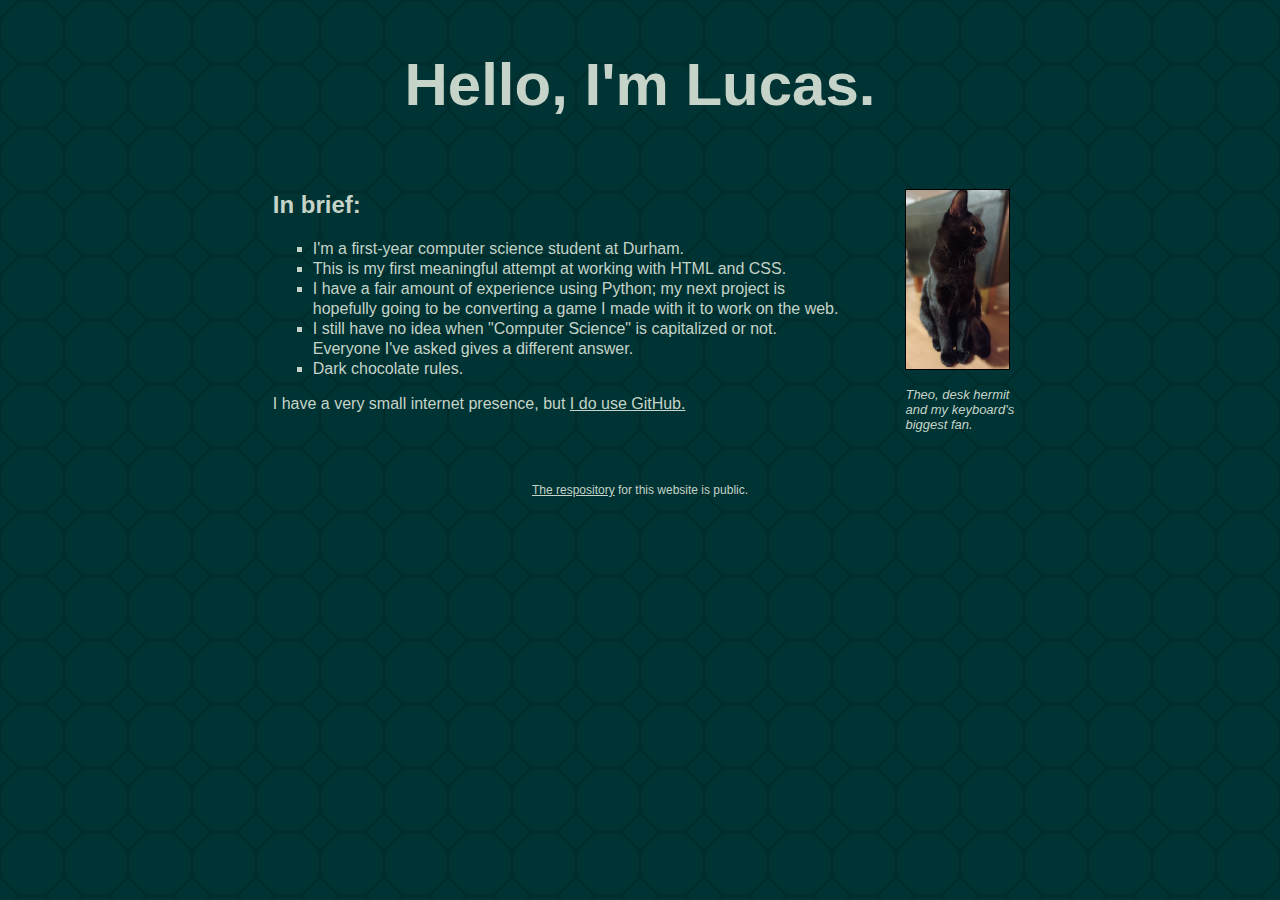
==== index.html @ 58010bc1 "add initial files" ====
<!DOCTYPE html>
<html>
    <head>
        <link rel="stylesheet" type="text/css" href="main-styles.css"/>
        <title>About me</title>
    </head>
    <body>
        <div id="title">
            <h1>Hello, I'm Lucas.</h1>
        </div>
        <div id="first-para">
            <div id="intro">
                <h2>In brief:</h2>
                <ul>
                    <li>I'm a first-year computer science student at Durham.</li>
                    <li>This is my first meaningful attempt at working with HTML and CSS.</li>
                    <li>I have a fair amount of experience using Python; my next project is hopefully going to be converting a game I made with it to work on the web.</li>
                    <li>I still have no idea when "Computer Science" is capitalized or not. Everyone I've asked gives a different answer.</li>
                    <li>Dark chocolate rules.</li>
                </ul>
                <p>I have a very small internet presence, but <a href="https://github.com/vrpst"> I do use GitHub.</a> 
            </div>
            <div id="theo">
                <img src="theo.jpg" id="theo-img">
                <p id="theo-caption">Theo, desk hermit and my keyboard's biggest fan.</p>
            </div>
        </div>
        <div id="repo">
            <p><a href="https://github.com/vrpst/git-website">The respository</a>  for this website is public.</p>
        </div>
    </body>
</html>
---- main-styles.css ----
html{
    font-family: 'Trebuchet MS', 'Lucida Sans Unicode', 'Lucida Grande', 'Lucida Sans', 'Arial', 'sans-serif';
    background-color: #003333; /*#6f9076;*/
    font-size: 10;
    color: #c5d3c8;
    background-image: url(octo.png);
    background-size: 5%;
    background-position: top left;
    background-repeat: repeat;
}


h1{
    font-size: 60px;
    padding-top: 10px;
}

h2{
    font-size: 24px;
}

li{
    line-height: 20px;
    list-style-type: square;
}


a{
    color: #c5d3c8
}


#title{
    margin-left: auto;
    margin-right: auto;
    text-align: center;
}

#first-para{  /* make text and image next to each other */
    margin-left: auto;
    margin-right: auto;
    width: 60%;
    float: top
}

#intro{
    float: left;
    padding: 12px;
    width: 75%;
}

#theo{
    float: right;
    margin-left: 10px;
    position: relative;
    top: 30px;
    width: 15%
}

#theo-img{
    float: top;
    width: 90%;
    border: 1px solid #000000;

}

#theo-caption{
    font-size: 13px;
    font-style: italic;
    clear: both;
    float: top
}

#repo{
    float: bottom;
    margin-left: auto;
    margin-right: auto;
    padding-top: 30px;
    font-size: 12px;
    text-align: center;
    clear: both;
}
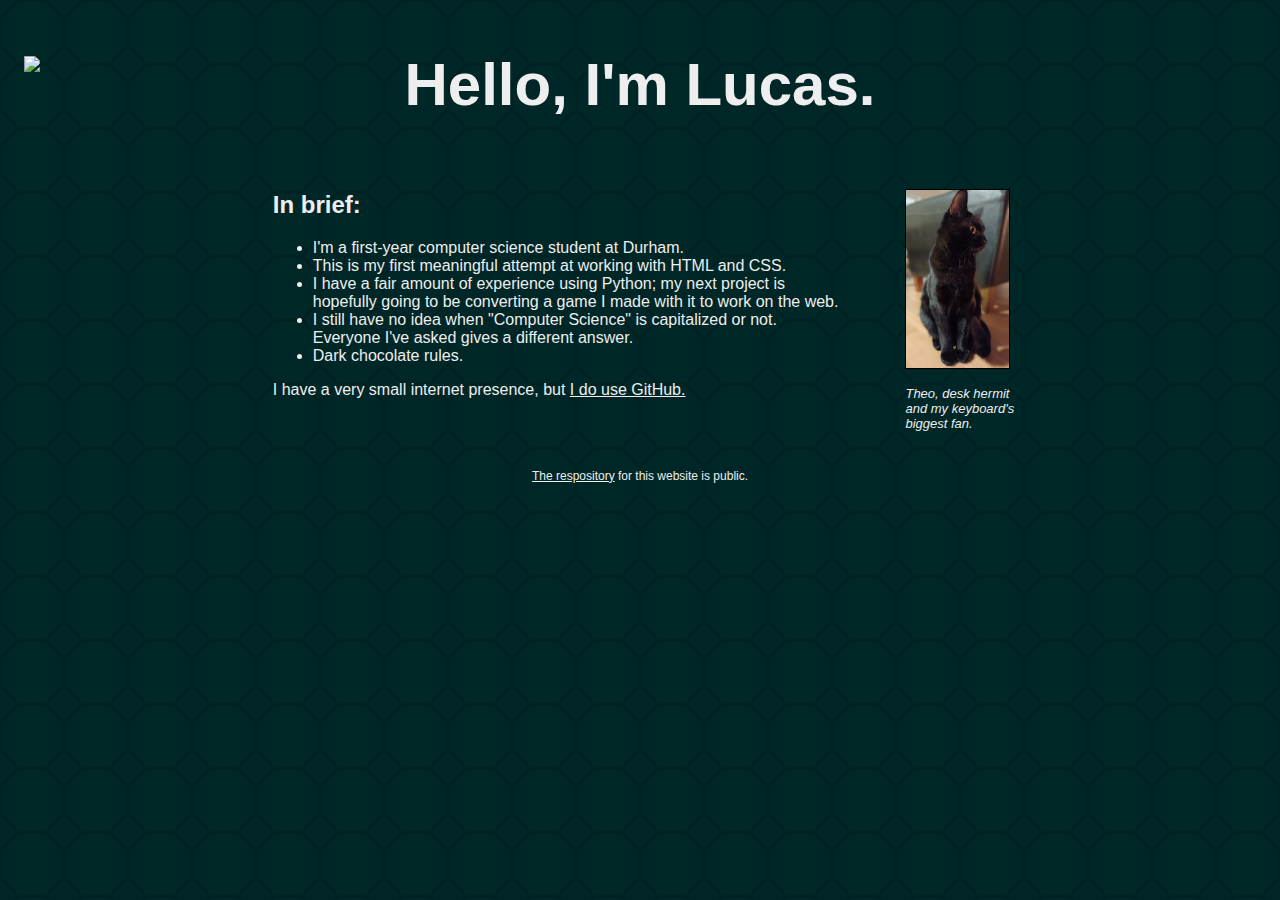
==== commit 18d00415: "prelim sidebar and projects page" ====
--- a/index.html
+++ b/index.html
@@ -5,10 +5,23 @@
         <title>About me</title>
     </head>
     <body>
-        <div id="title">
+        <div class="sidebar">
+            <div id="sidebar-btn">
+                <img src="https://upload.wikimedia.org/wikipedia/commons/b/b2/Hamburger_icon.svg">
+            </div>
+            <div class="sidebar-list">
+                <ul class="sidebar-list-items">
+                    <li><p>About<p></li>
+                    <li><p><a href="projects.html">Projects</a></p></li>
+                    <li><p>Plaza</p></li>
+                    <li><p>Flink</p></li>
+                </ul>
+            </div>
+        </div>
+        <div class="pagetitle">
             <h1>Hello, I'm Lucas.</h1>
         </div>
-        <div id="first-para">
+        <div class="centretext">
             <div id="intro">
                 <h2>In brief:</h2>
                 <ul>
@@ -18,7 +31,7 @@
                     <li>I still have no idea when "Computer Science" is capitalized or not. Everyone I've asked gives a different answer.</li>
                     <li>Dark chocolate rules.</li>
                 </ul>
-                <p>I have a very small internet presence, but <a href="https://github.com/vrpst"> I do use GitHub.</a> 
+                <p>I have a very small internet presence, but <a href="https://github.com/vrpst"> I do use GitHub.</a>
             </div>
             <div id="theo">
                 <img src="theo.jpg" id="theo-img">
--- a/main-styles.css
+++ b/main-styles.css
@@ -1,8 +1,8 @@
 html{
     font-family: 'Trebuchet MS', 'Lucida Sans Unicode', 'Lucida Grande', 'Lucida Sans', 'Arial', 'sans-serif';
-    background-color: #003333; /*#6f9076;*/
+    background-color: #002727; /*#6f9076;*/
     font-size: 10;
-    color: #c5d3c8;
+    color: #EEEEEE;
     background-image: url(octo.png);
     background-size: 5%;
     background-position: top left;
@@ -12,35 +12,100 @@
 
 h1{
     font-size: 60px;
+    margin-top: 40px;
+    margin-bottom: 10px;
     padding-top: 10px;
+    padding-bottom: 10px;
 }
 
 h2{
     font-size: 24px;
 }
 
-li{
-    line-height: 20px;
-    list-style-type: square;
+a{
+    color: #EEEEEE
+}
+
+.sidebar{
+    position: fixed;
+    margin: 0;
+    padding: 1rem;
+    background-color: rgba(0, 11, 11, 0);
+    transition: all 0.5s ease;
+    width: 0%;
+    height: 50%;
+}
+
+.sidebar:hover{
+    width: 10%;
+    background-color: rgba(0, 22, 22, 0.7);
+    transition: all 0.5s ease;
+}
+
+.sidebar-list{
+    margin-left: auto;
+    margin-right: auto;
+    text-align: center;
+    overflow: hidden;
+    display: none;
 }
 
 
-a{
-    color: #c5d3c8
+.sidebar:hover .sidebar-list{
+    display: block;
 }
 
+.sidebar-list-items{
+    list-style-type: none;
+    line-height: 30px;
+    padding-left: 0;
+}
 
-#title{
+.pagetitle{
     margin-left: auto;
     margin-right: auto;
+    margin-bottom: 30px;
     text-align: center;
+    width: 40%;
 }
 
-#first-para{  /* make text and image next to each other */
+.centretext{  /* make text and image next to each other */
     margin-left: auto;
     margin-right: auto;
     width: 60%;
     float: top
+}
+
+.projectbox-left{
+    border-style: solid;
+    border-width: 1px;
+    padding: 20px;
+    width: 40%;
+    border-radius: 10px;
+    margin-right: 10px;
+    margin-bottom: 20px;
+    backdrop-filter: blur(5px);
+}
+
+.projectbox-right{
+    border-style: solid;
+    border-width: 1px;
+    padding: 20px;
+    width: 40%;
+    border-radius: 10px;
+    margin-left: 10px;
+    margin-bottom: 20px;
+    backdrop-filter: blur(5px);
+}
+
+#projectboxgrid{
+    padding: 0;
+    width: 70%;
+    margin-inline: auto;
+    display: flex;
+    flex-direction: row;
+    justify-content: center;
+    flex-wrap: wrap ;
 }
 
 #intro{
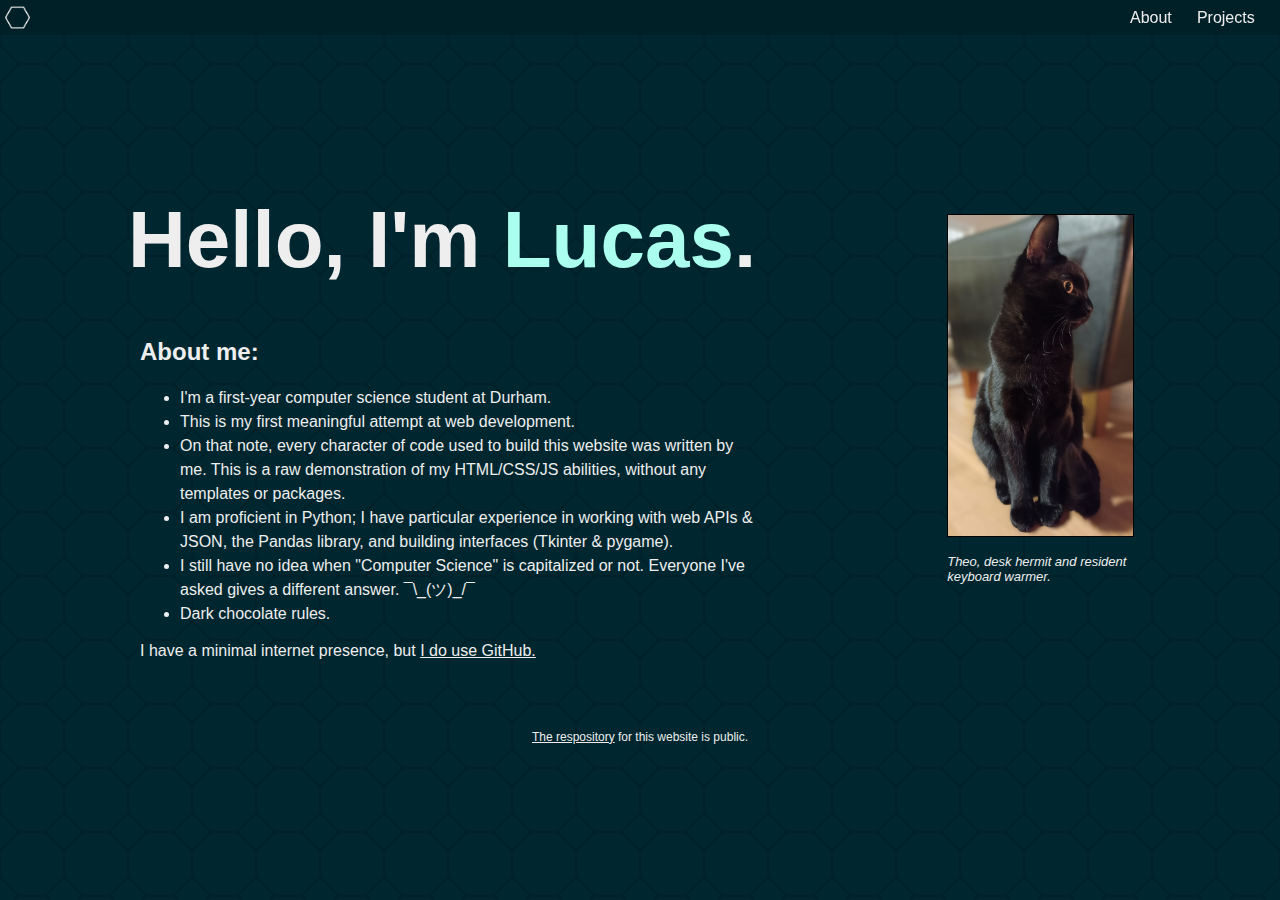
==== commit 23c7b14e: "major upgrades (nav, restyle, etc.)" ====
--- a/index.html
+++ b/index.html
@@ -2,40 +2,37 @@
 <html>
     <head>
         <link rel="stylesheet" type="text/css" href="main-styles.css"/>
-        <title>About me</title>
+        <title>vrpst | About</title>
     </head>
     <body>
-        <div class="sidebar">
-            <div id="sidebar-btn">
-                <img src="https://upload.wikimedia.org/wikipedia/commons/b/b2/Hamburger_icon.svg">
-            </div>
-            <div class="sidebar-list">
-                <ul class="sidebar-list-items">
-                    <li><p>About<p></li>
-                    <li><p><a href="projects.html">Projects</a></p></li>
-                    <li><p>Plaza</p></li>
-                    <li><p>Flink</p></li>
-                </ul>
+        <div class="navbar-container">
+            <div class="navbar">
+                <div class="navbaritem">
+                    <a href="index.html" class="navbarlink">About</a>
+                </div>
+                <div class="navbaritem">
+                    <a href="projects.html" class="navbarlink">Projects</a>
+                </div>
             </div>
         </div>
-        <div class="pagetitle">
-            <h1>Hello, I'm Lucas.</h1>
-        </div>
+        <img src="hex.png" class="navbar-icon">
         <div class="centretext">
+            <div id="theo">
+                <img src="theo.jpg" id="theo-img">
+                <p id="theo-caption">Theo, desk hermit and resident keyboard warmer.</p>
+            </div>
+            <h1>Hello, I'm <span id="name">Lucas</span>.</h1>
             <div id="intro">
-                <h2>In brief:</h2>
+                <h2>About me:</h2>
                 <ul>
                     <li>I'm a first-year computer science student at Durham.</li>
-                    <li>This is my first meaningful attempt at working with HTML and CSS.</li>
-                    <li>I have a fair amount of experience using Python; my next project is hopefully going to be converting a game I made with it to work on the web.</li>
-                    <li>I still have no idea when "Computer Science" is capitalized or not. Everyone I've asked gives a different answer.</li>
+                    <li>This is my first meaningful attempt at web development.</li>
+                    <li>On that note, every character of code used to build this website was written by me. This is a raw demonstration of my HTML/CSS/JS abilities, without any templates or packages.</li>
+                    <li>I am proficient in Python; I have particular experience in working with web APIs & JSON, the Pandas library, and building interfaces (Tkinter & pygame).</li>
+                    <li>I still have no idea when "Computer Science" is capitalized or not. Everyone I've asked gives a different answer. ¯\_(ツ)_/¯</li>
                     <li>Dark chocolate rules.</li>
                 </ul>
-                <p>I have a very small internet presence, but <a href="https://github.com/vrpst"> I do use GitHub.</a>
-            </div>
-            <div id="theo">
-                <img src="theo.jpg" id="theo-img">
-                <p id="theo-caption">Theo, desk hermit and my keyboard's biggest fan.</p>
+                <p>I have a minimal internet presence, but <a href="https://github.com/vrpst"> I do use GitHub.</a>
             </div>
         </div>
         <div id="repo">
--- a/main-styles.css
+++ b/main-styles.css
@@ -1,6 +1,6 @@
 html{
     font-family: 'Trebuchet MS', 'Lucida Sans Unicode', 'Lucida Grande', 'Lucida Sans', 'Arial', 'sans-serif';
-    background-color: #002727; /*#6f9076;*/
+    background-color: #002730; /*#6f9076;*/
     font-size: 10;
     color: #EEEEEE;
     background-image: url(octo.png);
@@ -9,9 +9,12 @@
     background-repeat: repeat;
 }
 
+body{
+    margin: 0;
+}
 
 h1{
-    font-size: 60px;
+    font-size: 80px;
     margin-top: 40px;
     margin-bottom: 10px;
     padding-top: 10px;
@@ -26,92 +29,75 @@
     color: #EEEEEE
 }
 
-.sidebar{
-    position: fixed;
-    margin: 0;
-    padding: 1rem;
-    background-color: rgba(0, 11, 11, 0);
-    transition: all 0.5s ease;
-    width: 0%;
-    height: 50%;
+a:visited{
+    color: #EEEEEE;
 }
 
-.sidebar:hover{
-    width: 10%;
-    background-color: rgba(0, 22, 22, 0.7);
-    transition: all 0.5s ease;
-}
-
-.sidebar-list{
-    margin-left: auto;
-    margin-right: auto;
-    text-align: center;
-    overflow: hidden;
-    display: none;
-}
-
-
-.sidebar:hover .sidebar-list{
-    display: block;
-}
-
-.sidebar-list-items{
-    list-style-type: none;
-    line-height: 30px;
-    padding-left: 0;
-}
-
-.pagetitle{
-    margin-left: auto;
-    margin-right: auto;
-    margin-bottom: 30px;
-    text-align: center;
-    width: 40%;
+ul{
+    line-height: 1.5;
 }
 
 .centretext{  /* make text and image next to each other */
+    margin-top: 5%;
     margin-left: auto;
     margin-right: auto;
-    width: 60%;
+    width: 80%;
     float: top
 }
 
-.projectbox-left{
-    border-style: solid;
-    border-width: 1px;
-    padding: 20px;
-    width: 40%;
-    border-radius: 10px;
-    margin-right: 10px;
-    margin-bottom: 20px;
-    backdrop-filter: blur(5px);
+/* nav */
+.navbar-icon{
+    position: absolute;
+    top: 5px;
+    left: 5px;
+    width: 25px;
+}
+.navbar{
+    height: 35px;
+    background-color: #002028;
+    display: flex;
+    align-items: center;
+    display: flex;
+    justify-content: flex-end;
+    padding-left: 1%;
+    padding-right: 1%;
 }
 
-.projectbox-right{
-    border-style: solid;
-    border-width: 1px;
-    padding: 20px;
-    width: 40%;
-    border-radius: 10px;
-    margin-left: 10px;
-    margin-bottom: 20px;
-    backdrop-filter: blur(5px);
+.navbar-container{
+    height: 120px;
+    filter: opacity(0%);
+    width: 95%;
+    transition: all 0.5s;
 }
 
-#projectboxgrid{
-    padding: 0;
-    width: 70%;
-    margin-inline: auto;
+.navbar-container:hover{
+    height: 120px;
+    filter: opacity(100%);
+    width: 100%;
+    transition: all 0.5s;
+}
+
+.navbaritem{
+    padding-left: 1%;
+    padding-right: 1%;
     display: flex;
-    flex-direction: row;
-    justify-content: center;
-    flex-wrap: wrap ;
+    align-self: center;
+    text-align: center;
+}
+
+.navbarlink{
+    text-decoration: none;
+}
+
+#name{
+    color:#aaffee;
 }
 
 #intro{
     float: left;
     padding: 12px;
     width: 75%;
+    max-width: 60%;
 }
 
 #theo{
@@ -119,7 +105,7 @@
     margin-left: 10px;
     position: relative;
     top: 30px;
-    width: 15%
+    width: 20%
 }
 
 #theo-img{
@@ -138,6 +124,7 @@
 
 #repo{
     float: bottom;
+    margin-top: auto;
     margin-left: auto;
     margin-right: auto;
     padding-top: 30px;
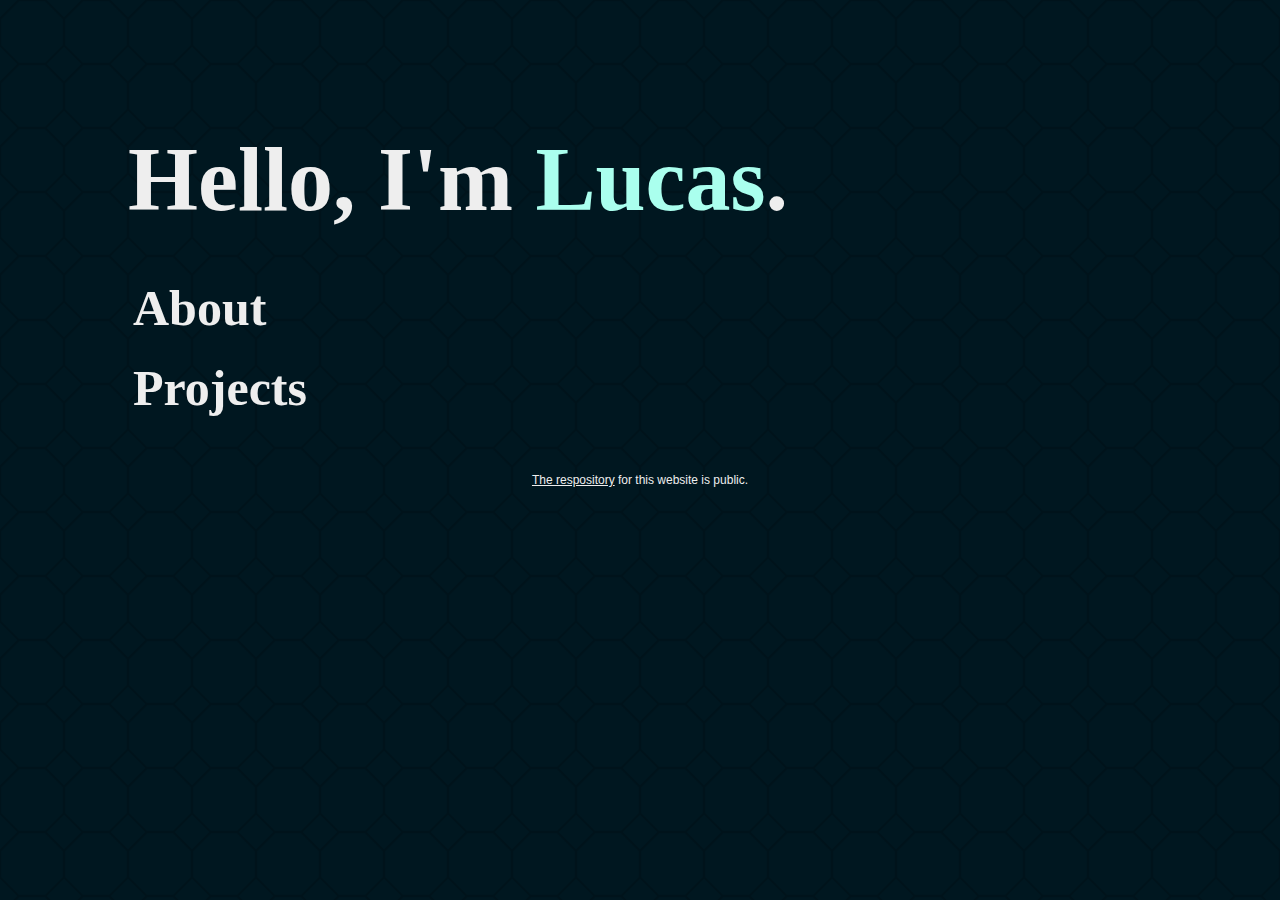
==== commit a04d34ed: "restructure code and new landing page" ====
--- a/index.html
+++ b/index.html
@@ -5,38 +5,11 @@
         <title>vrpst | About</title>
     </head>
     <body>
-        <div class="navbar-container">
-            <div class="navbar">
-                <div class="navbaritem">
-                    <a href="index.html" class="navbarlink">About</a>
-                </div>
-                <div class="navbaritem">
-                    <a href="projects.html" class="navbarlink">Projects</a>
-                </div>
-            </div>
-        </div>
-        <img src="hex.png" class="navbar-icon">
-        <div class="centretext">
-            <div id="theo">
-                <img src="theo.jpg" id="theo-img">
-                <p id="theo-caption">Theo, desk hermit and resident keyboard warmer.</p>
-            </div>
-            <h1>Hello, I'm <span id="name">Lucas</span>.</h1>
-            <div id="intro">
-                <h2>About me:</h2>
-                <ul>
-                    <li>I'm a first-year computer science student at Durham.</li>
-                    <li>This is my first meaningful attempt at web development.</li>
-                    <li>On that note, every character of code used to build this website was written by me. This is a raw demonstration of my HTML/CSS/JS abilities, without any templates or packages.</li>
-                    <li>I am proficient in Python; I have particular experience in working with web APIs & JSON, the Pandas library, and building interfaces (Tkinter & pygame).</li>
-                    <li>I still have no idea when "Computer Science" is capitalized or not. Everyone I've asked gives a different answer. ¯\_(ツ)_/¯</li>
-                    <li>Dark chocolate rules.</li>
-                </ul>
-                <p>I have a minimal internet presence, but <a href="https://github.com/vrpst"> I do use GitHub.</a>
-            </div>
-        </div>
+        <h1 class="me">Hello, I'm <span id="name">Lucas</span>.</h1>
+        <li><h1 class="pages"><a href="about.html" class="nounderline">About</a></h1></li>
+        <li><h1 class="pages"><a href="projects.html" class="nounderline">Projects</a></h1></li>
         <div id="repo">
-            <p><a href="https://github.com/vrpst/git-website">The respository</a>  for this website is public.</p>
+            <footer><p><a href="https://github.com/vrpst/vrpst.github.io">The respository</a>  for this website is public.</p></footer>
         </div>
     </body>
 </html>
--- a/main-styles.css
+++ b/main-styles.css
@@ -1,6 +1,6 @@
 html{
-    font-family: 'Trebuchet MS', 'Lucida Sans Unicode', 'Lucida Grande', 'Lucida Sans', 'Arial', 'sans-serif';
-    background-color: #002730; /*#6f9076;*/
+    font-family: 'Helvetica', 'Lucida Sans Unicode', 'Lucida Grande', 'Lucida Sans', 'Arial', 'sans-serif';
+    background-color: #001720; /*#6f9076;*/
     font-size: 10;
     color: #EEEEEE;
     background-image: url(octo.png);
@@ -14,11 +14,11 @@
 }
 
 h1{
-    font-size: 80px;
-    margin-top: 40px;
-    margin-bottom: 10px;
-    padding-top: 10px;
-    padding-bottom: 10px;
+    font-family: "Trebuchet MS";
+    font-size: 90px;
+    margin-top: 5px;
+    margin-bottom: 5px;
+    margin-left: 10%;
 }
 
 h2{
@@ -26,67 +26,38 @@
 }
 
 a{
-    color: #EEEEEE
+    color: #EEEEEE;
 }
 
 a:visited{
     color: #EEEEEE;
 }
 
-ul{
+li{
+    padding: none;
     line-height: 1.5;
 }
 
-.centretext{  /* make text and image next to each other */
-    margin-top: 5%;
-    margin-left: auto;
-    margin-right: auto;
-    width: 80%;
-    float: top
+.nounderline{
+    text-decoration: none;
 }
 
-/* nav */
-.navbar-icon{
-    position: absolute;
-    top: 5px;
-    left: 5px;
-    width: 25px;
-}
-.navbar{
-    height: 35px;
-    background-color: #002028;
-    display: flex;
-    align-items: center;
-    display: flex;
-    justify-content: flex-end;
-    padding-left: 1%;
-    padding-right: 1%;
+.pages{
+    font-size: 50px;
+    width: fit-content;
+    padding-left: 5px;
+    padding-right: 5px;
 }
 
-.navbar-container{
-    height: 120px;
-    filter: opacity(0%);
-    width: 95%;
+.pages:hover{
+    font-size: 50px;
+    background-color: #22484F;
     transition: all 0.5s;
 }
 
-.navbar-container:hover{
-    height: 120px;
-    filter: opacity(100%);
-    width: 100%;
-    transition: all 0.5s;
-}
-
-.navbaritem{
-    padding-left: 1%;
-    padding-right: 1%;
-    display: flex;
-    align-self: center;
-    text-align: center;
-}
-
-.navbarlink{
-    text-decoration: none;
+.me{
+    margin-top: 10%;
+    margin-bottom: 40px;
 }
 
 #name{
@@ -100,28 +71,6 @@
     max-width: 60%;
 }
 
-#theo{
-    float: right;
-    margin-left: 10px;
-    position: relative;
-    top: 30px;
-    width: 20%
-}
-
-#theo-img{
-    float: top;
-    width: 90%;
-    border: 1px solid #000000;
-
-}
-
-#theo-caption{
-    font-size: 13px;
-    font-style: italic;
-    clear: both;
-    float: top
-}
-
 #repo{
     float: bottom;
     margin-top: auto;
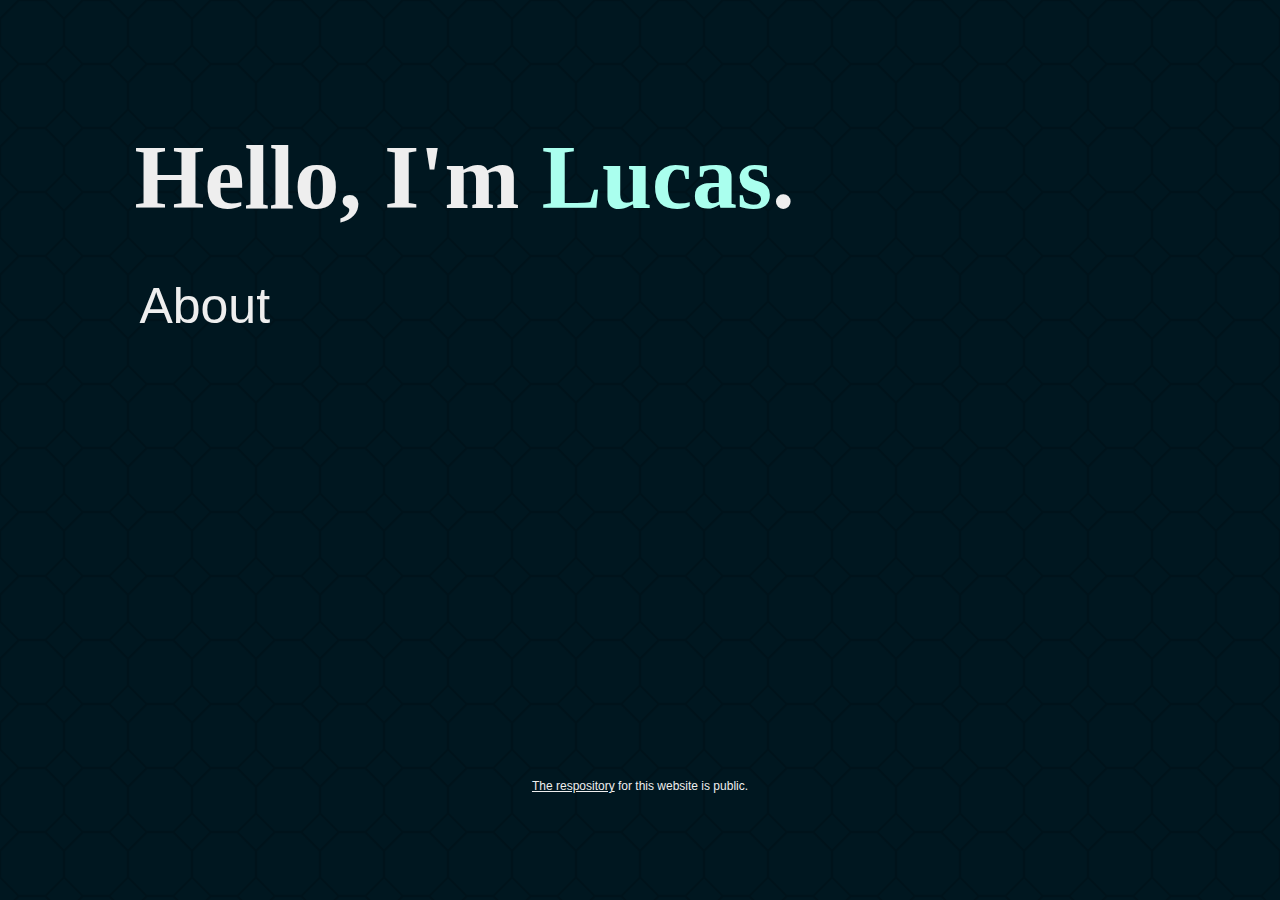
==== commit 92608343: "add transitions!" ====
--- a/index.html
+++ b/index.html
@@ -5,11 +5,12 @@
         <title>vrpst | About</title>
     </head>
     <body>
-        <h1 class="me">Hello, I'm <span id="name">Lucas</span>.</h1>
-        <li><h1 class="pages"><a href="about.html" class="nounderline">About</a></h1></li>
-        <li><h1 class="pages"><a href="projects.html" class="nounderline">Projects</a></h1></li>
+        <h1 class="me" id="intro">Hello, I'm <span id="name">Lucas</span>.</h1>
+        <li id="about" class="pages"><a href="about.html" class="nounderline">About</a></li>
+        <li id="projects" class="pages"><a href="projects.html" class="nounderline">Projects</a></li>
         <div id="repo">
             <footer><p><a href="https://github.com/vrpst/vrpst.github.io">The respository</a>  for this website is public.</p></footer>
         </div>
     </body>
+    <script type="text/javascript" src="index.js"></script>
 </html>
--- a/main-styles.css
+++ b/main-styles.css
@@ -7,18 +7,6 @@
     background-size: 5%;
     background-position: top left;
     background-repeat: repeat;
-}
-
-body{
-    margin: 0;
-}
-
-h1{
-    font-family: "Trebuchet MS";
-    font-size: 90px;
-    margin-top: 5px;
-    margin-bottom: 5px;
-    margin-left: 10%;
 }
 
 h2{
@@ -47,6 +35,27 @@
     width: fit-content;
     padding-left: 5px;
     padding-right: 5px;
+    margin-left: -25vh;
+}
+
+.me{
+    font-family: "Trebuchet MS";
+    font-size: 90px;
+    margin-top: 5px;
+    margin-bottom: 5px;
+    margin-top: 10%;
+    margin-bottom: 40px;
+    margin-left: -90vh;
+}
+
+.faded-in-left{
+    display: block;
+    margin-left: 10%;
+    transition: all 0.5s;
+}
+
+.me-fade{
+    transition: all 1s;
 }
 
 .pages:hover{
@@ -55,29 +64,14 @@
     transition: all 0.5s;
 }
 
-.me{
-    margin-top: 10%;
-    margin-bottom: 40px;
-}
-
 #name{
     color:#aaffee;
 }
 
-#intro{
-    float: left;
-    padding: 12px;
-    width: 75%;
-    max-width: 60%;
-}
-
 #repo{
-    float: bottom;
-    margin-top: auto;
+    margin-top: 40vh;
     margin-left: auto;
     margin-right: auto;
-    padding-top: 30px;
     font-size: 12px;
     text-align: center;
-    clear: both;
 }